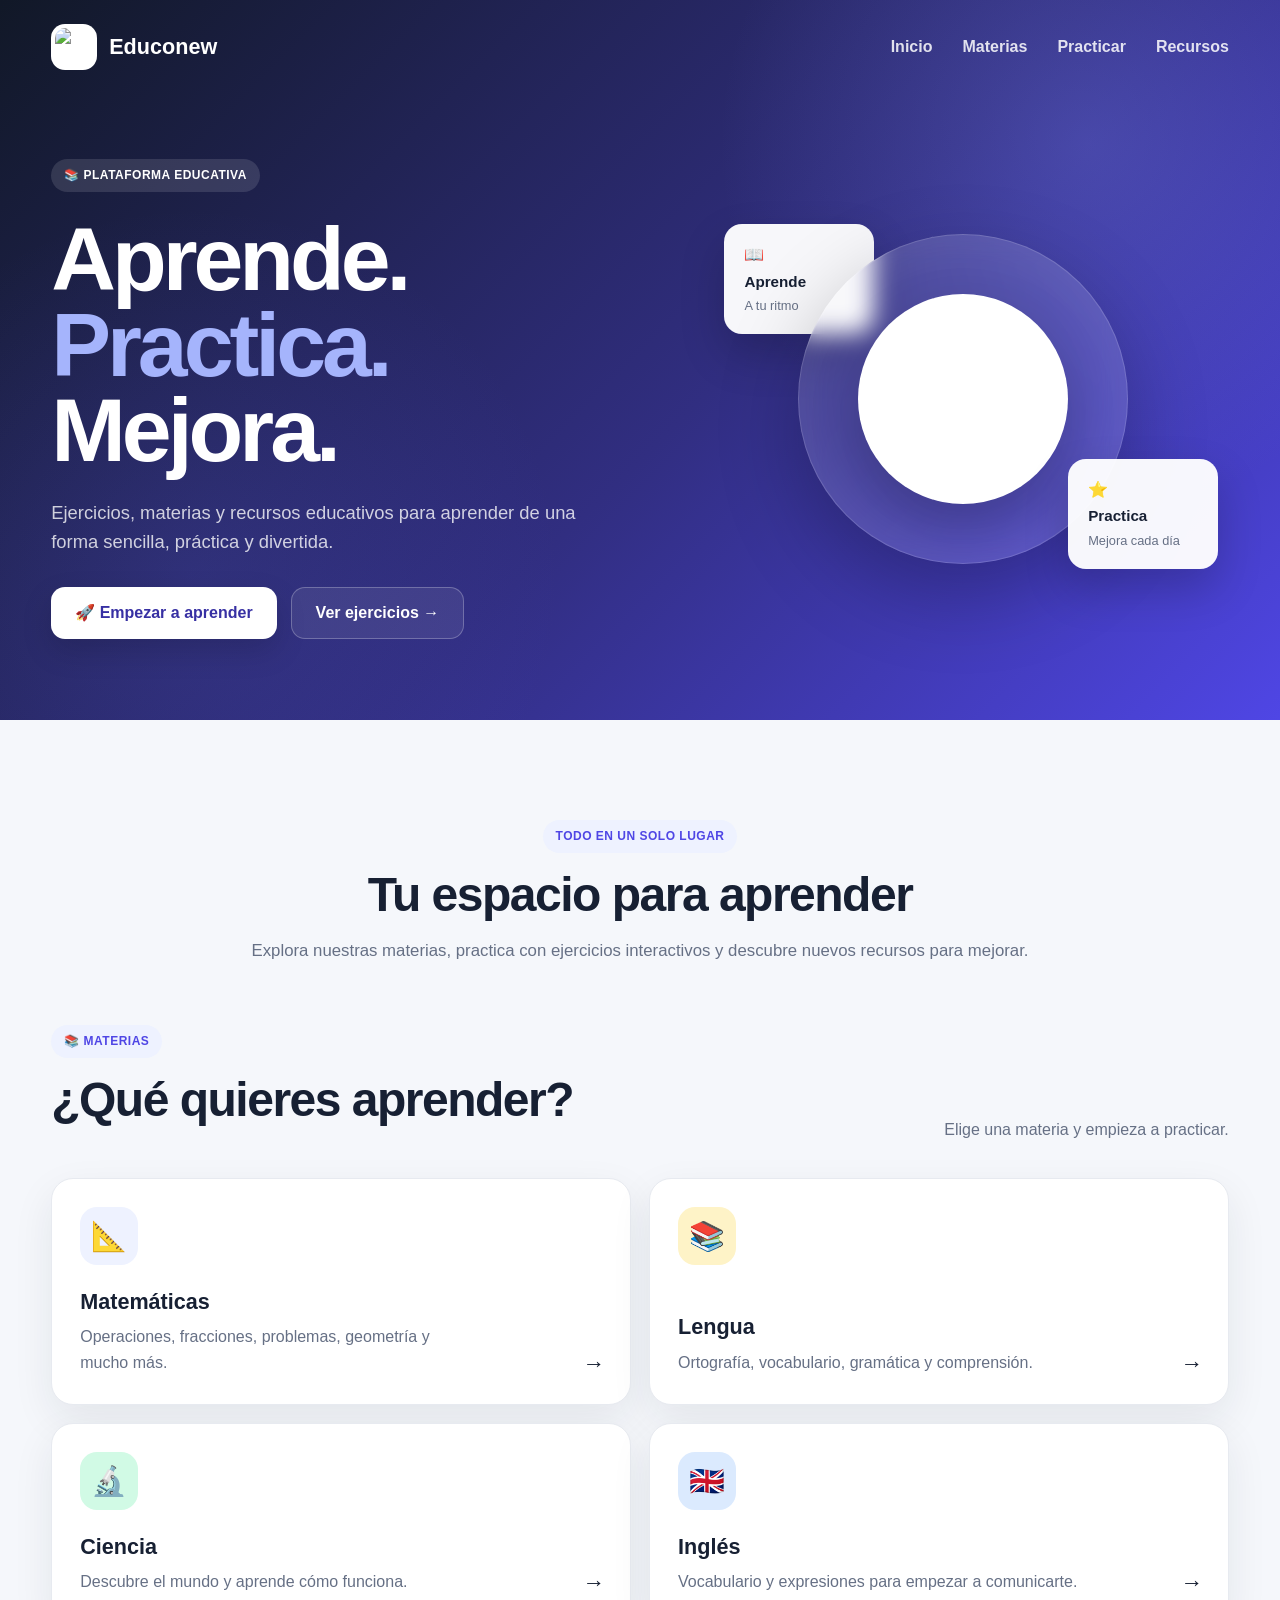
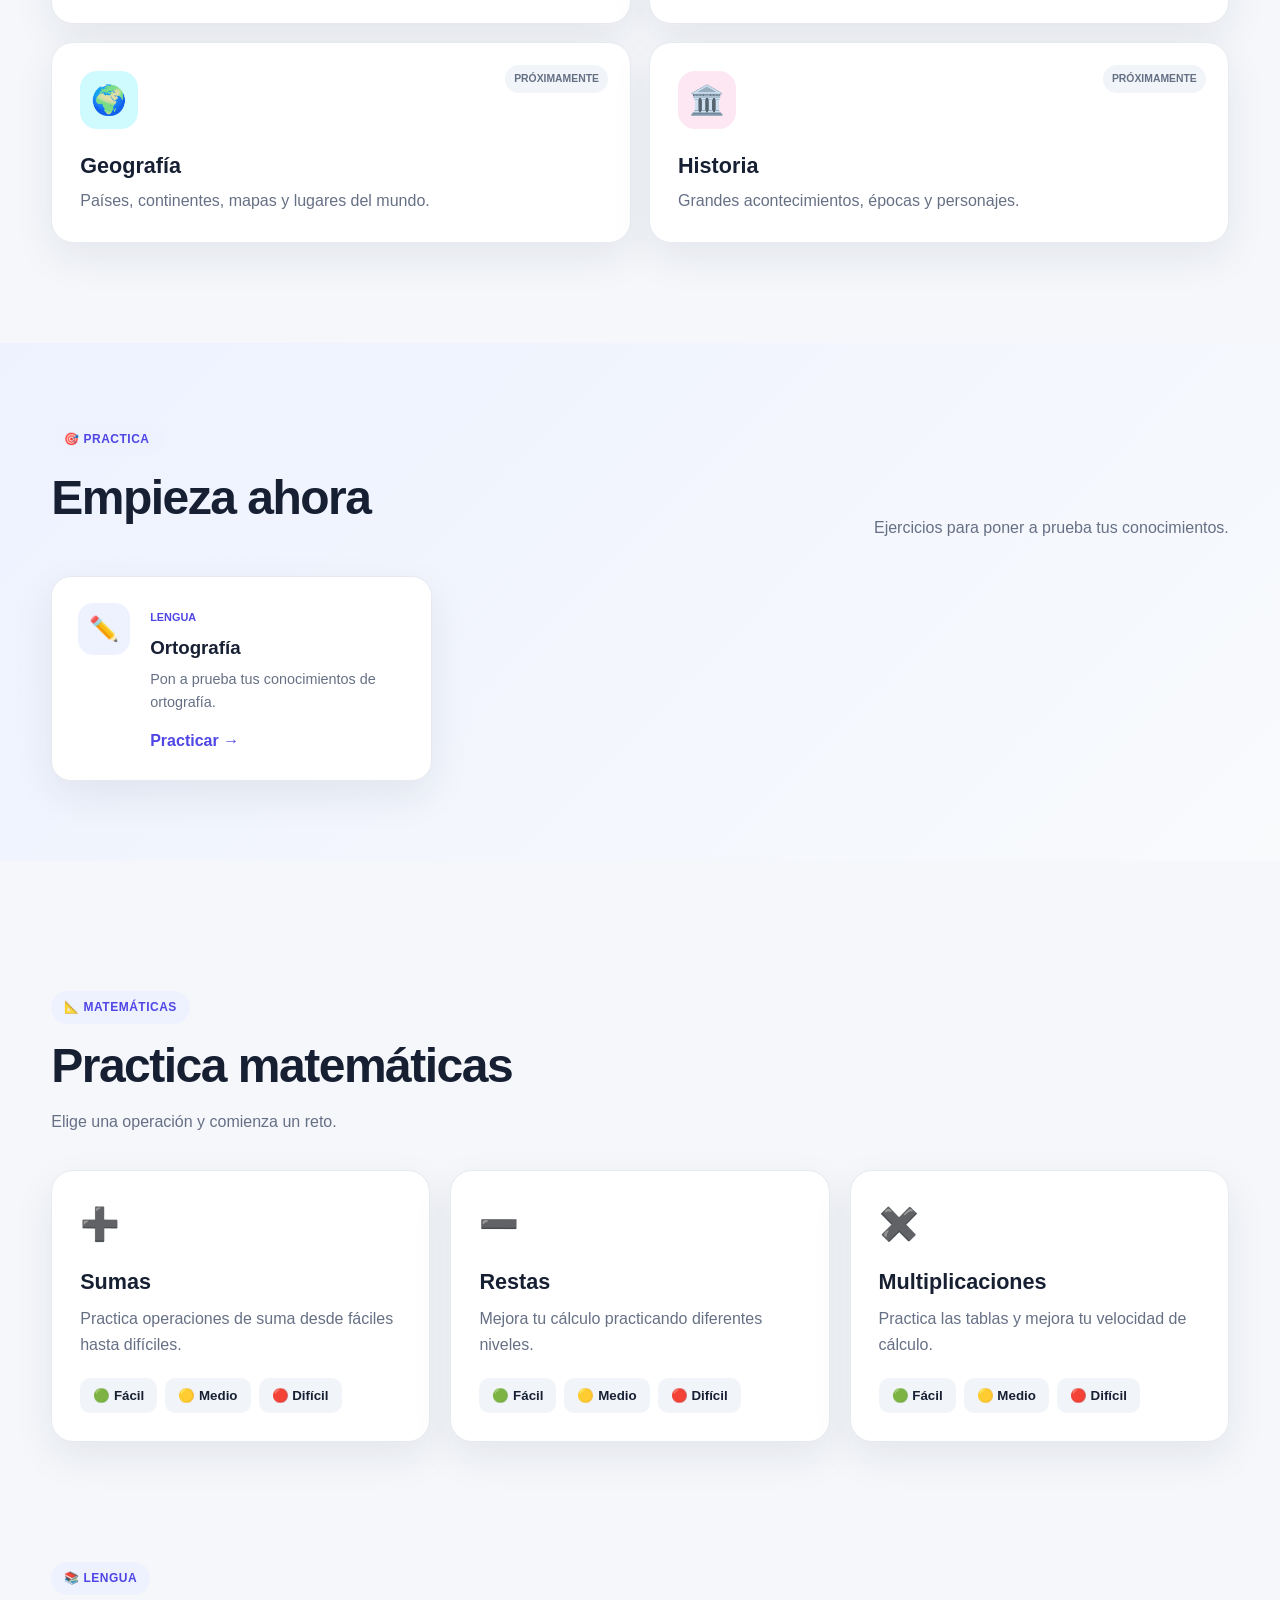
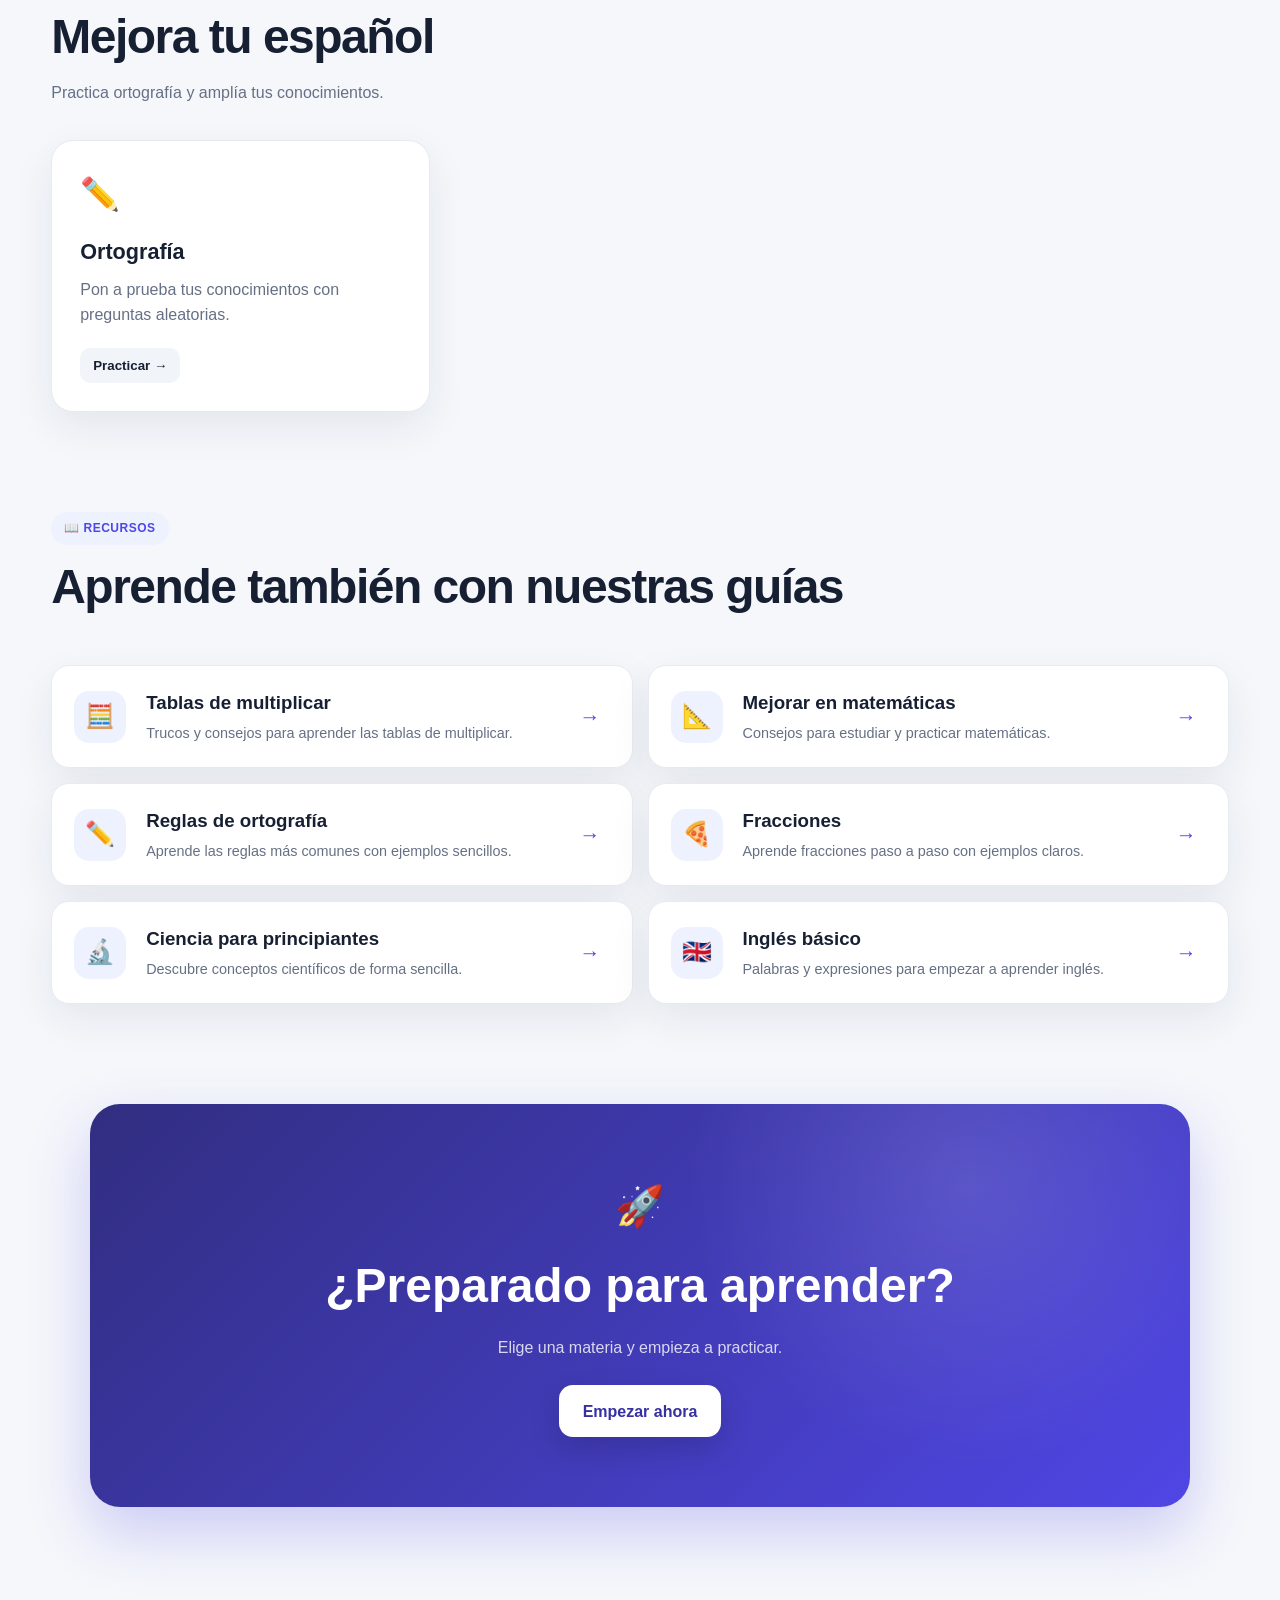
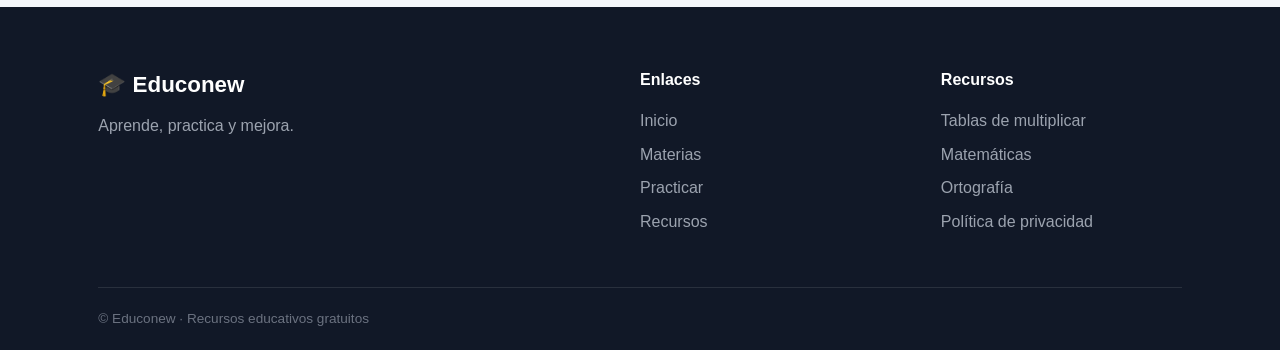
==== index.html @ cae96ff7 "Remove destacado-card articles for sumas and multiplicaciones Removed multiple 'destacado-card' arti" ====
<!DOCTYPE html>

<html lang="es">
<head>
    <meta charset="UTF-8">
    <meta name="viewport" content="width=device-width, initial-scale=1.0">

<title>Educonew | Aprende, practica y mejora</title>

<link rel="icon" type="image/png" href="perfil.png">

<meta name="description" content="Educonew: aprende, practica y mejora con ejercicios educativos gratuitos de matemáticas, lengua, ciencia e inglés.">

<meta name="robots" content="index, follow">

<link rel="canonical" href="https://educonew.github.io/">

<meta property="og:type" content="website">
<meta property="og:title" content="Educonew | Aprende, practica y mejora">
<meta property="og:description" content="Ejercicios y recursos educativos gratuitos para aprender y practicar.">
<meta property="og:url" content="https://educonew.github.io/">
<meta property="og:site_name" content="Educonew">

<meta name="google-site-verification" content="Ed4qsuhqE2dIHOVmobPNIzu9dfwVDeQKHLCoJAOzo2s">

<link rel="stylesheet" href="style.css">

<script type="application/ld+json">
{
    "@context": "https://schema.org",
    "@type": "WebSite",
    "name": "Educonew",
    "url": "https://educonew.github.io/",
    "description": "Recursos educativos gratuitos, ejercicios y materiales para aprender y practicar."
}
</script>

</head>

<body>

<header class="hero-principal">

<nav class="barra-navegacion">
    <div class="logo">
        <img src="perfil.png" alt="Educonew">
        <span>Educonew</span>
    </div>

    <div class="menu">
        <a href="#inicio">Inicio</a>
        <a href="#materias">Materias</a>
        <a href="#destacados">Practicar</a>
        <a href="#recursos">Recursos</a>
    </div>
</nav>

<div class="hero-contenido" id="inicio">

    <div class="hero-texto">

        <span class="etiqueta">📚 PLATAFORMA EDUCATIVA</span>

        <h1>Aprende.<br><span>Practica.</span><br>Mejora.</h1>

        <p>
            Ejercicios, materias y recursos educativos para aprender
            de una forma sencilla, práctica y divertida.
        </p>

        <div class="hero-botones">
            <a href="#materias" class="boton-principal">
                🚀 Empezar a aprender
            </a>

            <a href="#destacados" class="boton-secundario">
                Ver ejercicios →
            </a>
        </div>

    </div>

    <div class="hero-visual">

        <div class="tarjeta-flotante tarjeta-libro">
            📖
            <strong>Aprende</strong>
            <span>A tu ritmo</span>
        </div>

        <div class="circulo-educativo">
            <img src="perfil.png" alt="Educonew">
        </div>

        <div class="tarjeta-flotante tarjeta-estadistica">
            ⭐
            <strong>Practica</strong>
            <span>Mejora cada día</span>
        </div>

    </div>

</div>

</header>

<main>

<section class="presentacion">

<span class="etiqueta">TODO EN UN SOLO LUGAR</span>

<h2>Tu espacio para aprender</h2>

<p>
    Explora nuestras materias, practica con ejercicios
    interactivos y descubre nuevos recursos para mejorar.
</p>

</section>

<section id="materias" class="seccion">

<div class="titulo-seccion">

    <div>
        <span class="etiqueta">📚 MATERIAS</span>
        <h2>¿Qué quieres aprender?</h2>
    </div>

    <p>
        Elige una materia y empieza a practicar.
    </p>

</div>


<div class="materias-grid">


    <a href="matematicas.html" class="materia-card matematicas">

        <div class="materia-icono">📐</div>

        <div>
            <h3>Matemáticas</h3>
            <p>
                Operaciones, fracciones, problemas,
                geometría y mucho más.
            </p>
        </div>

        <span class="flecha">→</span>

    </a>


    <a href="#lengua" class="materia-card lengua">

        <div class="materia-icono">📚</div>

        <div>
            <h3>Lengua</h3>
            <p>
                Ortografía, vocabulario, gramática
                y comprensión.
            </p>
        </div>

        <span class="flecha">→</span>

    </a>


    <a href="ciencia.html" class="materia-card ciencia">

        <div class="materia-icono">🔬</div>

        <div>
            <h3>Ciencia</h3>
            <p>
                Descubre el mundo y aprende
                cómo funciona.
            </p>
        </div>

        <span class="flecha">→</span>

    </a>


    <a href="ingles-basico.html" class="materia-card ingles">

        <div class="materia-icono">🇬🇧</div>

        <div>
            <h3>Inglés</h3>
            <p>
                Vocabulario y expresiones
                para empezar a comunicarte.
            </p>
        </div>

        <span class="flecha">→</span>

    </a>


    <a href="#" class="materia-card geografia">

        <div class="materia-icono">🌍</div>

        <div>
            <h3>Geografía</h3>
            <p>
                Países, continentes, mapas
                y lugares del mundo.
            </p>
        </div>

        <span class="proximamente">PRÓXIMAMENTE</span>

    </a>


    <a href="#" class="materia-card historia">

        <div class="materia-icono">🏛️</div>

        <div>
            <h3>Historia</h3>
            <p>
                Grandes acontecimientos,
                épocas y personajes.
            </p>
        </div>

        <span class="proximamente">PRÓXIMAMENTE</span>

    </a>


</div>

</section>

<section id="destacados" class="seccion seccion-destacados">

<div class="titulo-seccion">

    <div>
        <span class="etiqueta">🎯 PRACTICA</span>
        <h2>Empieza ahora</h2>
    </div>

    <p>
        Ejercicios para poner a prueba tus conocimientos.
    </p>

</div>


<div class="destacados-grid">


     </article>


    <article class="destacado-card">

        <span class="destacado-icono">✏️</span>

        <div>
            <span class="nivel">LENGUA</span>
            <h3>Ortografía</h3>
            <p>
                Pon a prueba tus conocimientos
                de ortografía.
            </p>

            <a href="#lengua">
                Practicar →
            </a>
        </div>

    </article>


</div>

</section>

<section id="matematicas" class="seccion ejercicios-seccion">

<div class="cabecera-ejercicios">

    <div>
        <span class="etiqueta">📐 MATEMÁTICAS</span>
        <h2>Practica matemáticas</h2>
        <p>
            Elige una operación y comienza un reto.
        </p>
    </div>

</div>


<div class="tarjetas">


    <article class="tarjeta ejercicio-card">

        <div class="ejercicio-icono">➕</div>

        <h3>Sumas</h3>

        <p>
            Practica operaciones de suma
            desde fáciles hasta difíciles.
        </p>

        <div class="niveles">

            <button type="button" onclick="empezarSumas('facil')">
                🟢 Fácil
            </button>

            <button type="button" onclick="empezarSumas('medio')">
                🟡 Medio
            </button>

            <button type="button" onclick="empezarSumas('dificil')">
                🔴 Difícil
            </button>

        </div>

        <div id="sumasQuiz" class="oculto">

            <h4 id="preguntaSuma"></h4>

            <div id="respuestasSuma"></div>

            <p id="resultadoSuma"></p>

        </div>

    </article>


    <article class="tarjeta ejercicio-card">

        <div class="ejercicio-icono">➖</div>

        <h3>Restas</h3>

        <p>
            Mejora tu cálculo practicando
            diferentes niveles.
        </p>

        <div class="niveles">

            <button type="button" onclick="empezarRestas('facil')">
                🟢 Fácil
            </button>

            <button type="button" onclick="empezarRestas('medio')">
                🟡 Medio
            </button>

            <button type="button" onclick="empezarRestas('dificil')">
                🔴 Difícil
            </button>

        </div>

        <div id="restasQuiz" class="oculto">

            <h4 id="preguntaResta"></h4>

            <div id="respuestasResta"></div>

            <p id="resultadoResta"></p>

        </div>

    </article>


    <article class="tarjeta ejercicio-card">

        <div class="ejercicio-icono">✖️</div>

        <h3>Multiplicaciones</h3>

        <p>
            Practica las tablas y mejora
            tu velocidad de cálculo.
        </p>

        <div class="niveles">

            <button type="button" onclick="empezarMultiplicaciones('facil')">
                🟢 Fácil
            </button>

            <button type="button" onclick="empezarMultiplicaciones('medio')">
                🟡 Medio
            </button>

            <button type="button" onclick="empezarMultiplicaciones('dificil')">
                🔴 Difícil
            </button>

        </div>

        <div id="multiplicacionesQuiz" class="oculto">

            <h4 id="preguntaMultiplicacion"></h4>

            <div id="respuestasMultiplicacion"></div>

            <p id="resultadoMultiplicacion"></p>

        </div>

    </article>


</div>

</section>

<section id="lengua" class="seccion lengua-seccion">

<div class="cabecera-ejercicios">

    <div>
        <span class="etiqueta">📚 LENGUA</span>
        <h2>Mejora tu español</h2>
        <p>
            Practica ortografía y amplía tus conocimientos.
        </p>
    </div>

</div>


<div class="tarjetas">

    <article class="tarjeta ejercicio-card">

        <div class="ejercicio-icono">✏️</div>

        <h3>Ortografía</h3>

        <p>
            Pon a prueba tus conocimientos
            con preguntas aleatorias.
        </p>

        <button
            type="button"
            onclick="mostrarMensaje('ortografia')">
            Practicar →
        </button>

    </article>

</div>

</section>

<section id="recursos" class="seccion recursos-seccion">

<div class="titulo-seccion">

    <div>
        <span class="etiqueta">📖 RECURSOS</span>
        <h2>Aprende también con nuestras guías</h2>
    </div>

</div>


<div class="recursos-grid">


    <a href="tablas-multiplicar.html" class="recurso-card">

        <span>🧮</span>

        <div>
            <h3>Tablas de multiplicar</h3>
            <p>
                Trucos y consejos para aprender
                las tablas de multiplicar.
            </p>
        </div>

        <strong>→</strong>

    </a>


    <a href="mejorar-matematicas.html" class="recurso-card">

        <span>📐</span>

        <div>
            <h3>Mejorar en matemáticas</h3>
            <p>
                Consejos para estudiar y practicar
                matemáticas.
            </p>
        </div>

        <strong>→</strong>

    </a>


    <a href="reglas-ortografia.html" class="recurso-card">

        <span>✏️</span>

        <div>
            <h3>Reglas de ortografía</h3>
            <p>
                Aprende las reglas más comunes
                con ejemplos sencillos.
            </p>
        </div>

        <strong>→</strong>

    </a>


    <a href="fracciones.html" class="recurso-card">

        <span>🍕</span>

        <div>
            <h3>Fracciones</h3>
            <p>
                Aprende fracciones paso a paso
                con ejemplos claros.
            </p>
        </div>

        <strong>→</strong>

    </a>


    <a href="ciencia.html" class="recurso-card">

        <span>🔬</span>

        <div>
            <h3>Ciencia para principiantes</h3>
            <p>
                Descubre conceptos científicos
                de forma sencilla.
            </p>
        </div>

        <strong>→</strong>

    </a>


    <a href="ingles-basico.html" class="recurso-card">

        <span>🇬🇧</span>

        <div>
            <h3>Inglés básico</h3>
            <p>
                Palabras y expresiones para
                empezar a aprender inglés.
            </p>
        </div>

        <strong>→</strong>

    </a>


</div>

</section>

<section class="llamada-final">

<div>

    <span>🚀</span>

    <h2>¿Preparado para aprender?</h2>

    <p>
        Elige una materia y empieza a practicar.
    </p>

    <a href="#materias" class="boton-principal">
        Empezar ahora
    </a>

</div>

</section>

</main>

<footer>

<div class="footer-contenido">

    <div>

        <h3>🎓 Educonew</h3>

        <p>
            Aprende, practica y mejora.
        </p>

    </div>


    <div>

        <h4>Enlaces</h4>

        <a href="#inicio">Inicio</a>
        <a href="#materias">Materias</a>
        <a href="#destacados">Practicar</a>
        <a href="#recursos">Recursos</a>

    </div>


    <div>

        <h4>Recursos</h4>

        <a href="tablas-multiplicar.html">
            Tablas de multiplicar
        </a>

        <a href="mejorar-matematicas.html">
            Matemáticas
        </a>

        <a href="reglas-ortografia.html">
            Ortografía
        </a>

        <a href="/politica-privacidad.html">
            Política de privacidad
        </a>

    </div>

</div>


<div class="footer-final">

    <p>
        © Educonew · Recursos educativos gratuitos
    </p>

</div>

</footer>

<script src="script.js"></script>

</body>
</html>
---- style.css ----
/* =========================================
   EDUCONEW — DISEÑO PRINCIPAL
   ========================================= */

:root {
    --fondo: #f5f7fb;
    --blanco: #ffffff;
    --texto: #172033;
    --texto-suave: #667085;
    --azul: #4f46e5;
    --azul-oscuro: #3730a3;
    --azul-claro: #eef2ff;
    --verde: #10b981;
    --amarillo: #f59e0b;
    --rojo: #ef4444;
    --borde: #e7eaf0;
    --sombra: 0 15px 40px rgba(31, 41, 55, 0.08);
    --radio: 22px;
}

* {
    box-sizing: border-box;
    margin: 0;
    padding: 0;
}

html {
    scroll-behavior: smooth;
}

body {
    font-family: Arial, Helvetica, sans-serif;
    background: var(--fondo);
    color: var(--texto);
    line-height: 1.6;
}

a {
    text-decoration: none;
    color: inherit;
}

button,
a {
    -webkit-tap-highlight-color: transparent;
}


/* =========================================
   NAVEGACIÓN
   ========================================= */

.hero-principal {
    min-height: 720px;
    background:
        radial-gradient(circle at 85% 20%, rgba(129, 140, 248, 0.25), transparent 30%),
        radial-gradient(circle at 15% 80%, rgba(99, 102, 241, 0.15), transparent 30%),
        linear-gradient(135deg, #111827 0%, #312e81 55%, #4f46e5 100%);
    color: white;
    position: relative;
    overflow: hidden;
}

.barra-navegacion {
    width: min(1180px, 92%);
    margin: auto;
    padding: 24px 0;
    display: flex;
    justify-content: space-between;
    align-items: center;
    position: relative;
    z-index: 5;
}

.logo {
    display: flex;
    align-items: center;
    gap: 12px;
    font-size: 1.35rem;
    font-weight: 800;
}

.logo img {
    width: 46px;
    height: 46px;
    object-fit: cover;
    border-radius: 14px;
    background: white;
    padding: 4px;
}

.menu {
    display: flex;
    gap: 30px;
}

.menu a {
    color: rgba(255, 255, 255, 0.85);
    font-weight: 600;
    transition: 0.25s ease;
}

.menu a:hover {
    color: white;
    transform: translateY(-2px);
}


/* =========================================
   HERO
   ========================================= */

.hero-contenido {
    width: min(1180px, 92%);
    margin: auto;
    min-height: 610px;
    display: grid;
    grid-template-columns: 1.05fr 0.95fr;
    align-items: center;
    gap: 60px;
}

.hero-texto {
    max-width: 650px;
}

.etiqueta {
    display: inline-flex;
    align-items: center;
    gap: 7px;
    color: var(--azul);
    background: var(--azul-claro);
    border-radius: 999px;
    padding: 7px 13px;
    font-size: 0.75rem;
    font-weight: 800;
    letter-spacing: 0.5px;
}

.hero-principal .etiqueta {
    background: rgba(255, 255, 255, 0.12);
    color: white;
}

.hero-texto h1 {
    font-size: clamp(3.5rem, 7vw, 6.4rem);
    line-height: 0.95;
    letter-spacing: -4px;
    margin: 25px 0;
}

.hero-texto h1 span {
    color: #a5b4fc;
}

.hero-texto > p {
    max-width: 560px;
    color: rgba(255, 255, 255, 0.78);
    font-size: 1.15rem;
    margin-bottom: 30px;
}

.hero-botones {
    display: flex;
    gap: 14px;
    flex-wrap: wrap;
}

.boton-principal,
.boton-secundario {
    display: inline-flex;
    align-items: center;
    justify-content: center;
    min-height: 52px;
    padding: 0 24px;
    border-radius: 14px;
    font-weight: 800;
    transition: 0.25s ease;
}

.boton-principal {
    background: white;
    color: var(--azul-oscuro);
    box-shadow: 0 12px 30px rgba(0, 0, 0, 0.15);
}

.boton-principal:hover {
    transform: translateY(-3px);
    box-shadow: 0 18px 35px rgba(0, 0, 0, 0.2);
}

.boton-secundario {
    border: 1px solid rgba(255, 255, 255, 0.25);
    color: white;
    background: rgba(255, 255, 255, 0.08);
}

.boton-secundario:hover {
    background: rgba(255, 255, 255, 0.15);
}


/* =========================================
   HERO VISUAL
   ========================================= */

.hero-visual {
    min-height: 480px;
    position: relative;
    display: flex;
    justify-content: center;
    align-items: center;
}

.circulo-educativo {
    width: 330px;
    height: 330px;
    border-radius: 50%;
    background: rgba(255, 255, 255, 0.1);
    border: 1px solid rgba(255, 255, 255, 0.18);
    backdrop-filter: blur(12px);
    display: flex;
    align-items: center;
    justify-content: center;
    box-shadow:
        0 30px 80px rgba(0, 0, 0, 0.25),
        inset 0 0 60px rgba(255, 255, 255, 0.08);
}

.circulo-educativo img {
    width: 210px;
    height: 210px;
    object-fit: cover;
    border-radius: 50%;
    background: white;
    padding: 12px;
    box-shadow: 0 20px 50px rgba(0, 0, 0, 0.2);
}

.tarjeta-flotante {
    position: absolute;
    background: rgba(255, 255, 255, 0.96);
    color: var(--texto);
    padding: 18px 20px;
    border-radius: 18px;
    box-shadow: 0 20px 45px rgba(0, 0, 0, 0.2);
    display: flex;
    flex-direction: column;
    gap: 2px;
    min-width: 150px;
}

.tarjeta-flotante strong {
    font-size: 0.95rem;
}

.tarjeta-flotante span {
    color: var(--texto-suave);
    font-size: 0.8rem;
}

.tarjeta-libro {
    top: 65px;
    left: 5%;
}

.tarjeta-estadistica {
    right: 2%;
    bottom: 70px;
}


/* =========================================
   PRESENTACIÓN
   ========================================= */

.presentacion {
    width: min(800px, 90%);
    margin: 100px auto 60px;
    text-align: center;
}

.presentacion h2,
.titulo-seccion h2,
.cabecera-ejercicios h2 {
    font-size: clamp(2rem, 4vw, 3rem);
    line-height: 1.1;
    letter-spacing: -1.5px;
    margin: 16px 0;
}

.presentacion p {
    color: var(--texto-suave);
    font-size: 1.05rem;
}


/* =========================================
   SECCIONES
   ========================================= */

.seccion {
    width: min(1180px, 92%);
    margin: 0 auto 100px;
}

.titulo-seccion {
    display: flex;
    justify-content: space-between;
    align-items: end;
    gap: 40px;
    margin-bottom: 35px;
}

.titulo-seccion > p {
    max-width: 360px;
    color: var(--texto-suave);
}


/* =========================================
   MATERIAS
   ========================================= */

.materias-grid {
    display: grid;
    grid-template-columns: repeat(2, 1fr);
    gap: 18px;
}

.materia-card {
    position: relative;
    min-height: 190px;
    padding: 28px;
    border-radius: var(--radio);
    background: var(--blanco);
    border: 1px solid var(--borde);
    box-shadow: var(--sombra);
    display: flex;
    flex-direction: column;
    justify-content: space-between;
    overflow: hidden;
    transition: 0.3s ease;
}

.materia-card:hover {
    transform: translateY(-6px);
    box-shadow: 0 22px 50px rgba(31, 41, 55, 0.13);
}

.materia-icono {
    width: 58px;
    height: 58px;
    border-radius: 17px;
    display: flex;
    align-items: center;
    justify-content: center;
    font-size: 1.8rem;
    margin-bottom: 20px;
}

.materia-card h3 {
    font-size: 1.35rem;
    margin-bottom: 5px;
}

.materia-card p {
    color: var(--texto-suave);
    max-width: 400px;
}

.flecha {
    position: absolute;
    right: 25px;
    bottom: 22px;
    font-size: 1.4rem;
    transition: 0.25s ease;
}

.materia-card:hover .flecha {
    transform: translateX(5px);
}

.matematicas .materia-icono {
    background: #eef2ff;
}

.lengua .materia-icono {
    background: #fef3c7;
}

.ciencia .materia-icono {
    background: #d1fae5;
}

.ingles .materia-icono {
    background: #dbeafe;
}

.geografia .materia-icono {
    background: #cffafe;
}

.historia .materia-icono {
    background: #fce7f3;
}

.proximamente {
    position: absolute;
    right: 22px;
    top: 22px;
    font-size: 0.65rem;
    font-weight: 800;
    color: var(--texto-suave);
    background: #f1f5f9;
    padding: 6px 9px;
    border-radius: 999px;
}


/* =========================================
   DESTACADOS
   ========================================= */

.seccion-destacados {
    background: linear-gradient(135deg, #eef2ff, #f8fafc);
    width: 100%;
    padding: 80px max(4%, calc((100% - 1180px) / 2));
}

.destacados-grid {
    display: grid;
    grid-template-columns: repeat(3, 1fr);
    gap: 18px;
}

.destacado-card {
    background: white;
    border-radius: 20px;
    padding: 26px;
    display: flex;
    gap: 20px;
    border: 1px solid var(--borde);
    box-shadow: var(--sombra);
}

.destacado-icono {
    width: 52px;
    height: 52px;
    flex-shrink: 0;
    display: flex;
    align-items: center;
    justify-content: center;
    background: var(--azul-claro);
    border-radius: 15px;
    font-size: 1.5rem;
}

.nivel {
    font-size: 0.68rem;
    font-weight: 800;
    color: var(--azul);
}

.destacado-card h3 {
    margin: 5px 0;
}

.destacado-card p {
    color: var(--texto-suave);
    font-size: 0.9rem;
    margin-bottom: 14px;
}

.destacado-card a {
    color: var(--azul);
    font-weight: 800;
}


/* =========================================
   EJERCICIOS
   ========================================= */

.ejercicios-seccion {
    padding-top: 30px;
}

.cabecera-ejercicios {
    margin-bottom: 35px;
}

.cabecera-ejercicios p {
    color: var(--texto-suave);
}

.tarjetas {
    display: grid;
    grid-template-columns: repeat(3, 1fr);
    gap: 20px;
}

.tarjeta {
    background: white;
    border: 1px solid var(--borde);
    border-radius: var(--radio);
    padding: 28px;
    box-shadow: var(--sombra);
}

.ejercicio-card {
    transition: 0.3s ease;
}

.ejercicio-card:hover {
    transform: translateY(-5px);
}

.ejercicio-icono {
    font-size: 2rem;
    margin-bottom: 15px;
}

.ejercicio-card h3 {
    font-size: 1.35rem;
    margin-bottom: 7px;
}

.ejercicio-card > p {
    color: var(--texto-suave);
    margin-bottom: 20px;
}

.niveles {
    display: flex;
    flex-wrap: wrap;
    gap: 8px;
}

.niveles button,
.ejercicio-card > button {
    border: 0;
    background: #f1f5f9;
    color: var(--texto);
    border-radius: 10px;
    padding: 10px 13px;
    font-weight: 700;
    cursor: pointer;
    transition: 0.2s ease;
}

.niveles button:hover,
.ejercicio-card > button:hover {
    background: var(--azul);
    color: white;
    transform: translateY(-2px);
}

.oculto {
    display: none;
}

.ejercicio-card h4 {
    font-size: 1.25rem;
    margin: 25px 0 15px;
}

#respuestasSuma,
#respuestasResta,
#respuestasMultiplicacion {
    display: grid;
    grid-template-columns: repeat(2, 1fr);
    gap: 9px;
}

.respuesta {
    border: 1px solid var(--borde);
    background: #f8fafc;
    border-radius: 11px;
    padding: 11px;
    font-weight: 700;
    cursor: pointer;
    transition: 0.2s ease;
}

.respuesta:hover:not(:disabled) {
    background: var(--azul);
    color: white;
}

.respuesta:disabled {
    cursor: default;
    opacity: 0.8;
}

#resultadoSuma,
#resultadoResta,
#resultadoMultiplicacion {
    font-weight: 800;
    margin-top: 12px;
}


/* =========================================
   LENGUA
   ========================================= */

.lengua-seccion {
    padding-top: 20px;
}

.lengua-seccion .tarjetas {
    grid-template-columns: repeat(3, 1fr);
}


/* =========================================
   RECURSOS
   ========================================= */

.recursos-grid {
    display: grid;
    grid-template-columns: repeat(2, 1fr);
    gap: 15px;
}

.recurso-card {
    display: grid;
    grid-template-columns: 55px 1fr 30px;
    gap: 17px;
    align-items: center;
    background: white;
    border: 1px solid var(--borde);
    padding: 22px;
    border-radius: 18px;
    box-shadow: var(--sombra);
    transition: 0.25s ease;
}

.recurso-card:hover {
    transform: translateY(-4px);
}

.recurso-card > span {
    width: 52px;
    height: 52px;
    display: flex;
    justify-content: center;
    align-items: center;
    background: var(--azul-claro);
    border-radius: 15px;
    font-size: 1.5rem;
}

.recurso-card h3 {
    margin-bottom: 4px;
}

.recurso-card p {
    color: var(--texto-suave);
    font-size: 0.9rem;
}

.recurso-card strong {
    color: var(--azul);
    font-size: 1.3rem;
}


/* =========================================
   LLAMADA FINAL
   ========================================= */

.llamada-final {
    width: min(1100px, 90%);
    margin: 0 auto 100px;
    border-radius: 30px;
    padding: 70px 40px;
    text-align: center;
    color: white;
    background:
        radial-gradient(circle at 80% 20%, rgba(255,255,255,.12), transparent 30%),
        linear-gradient(135deg, #312e81, #4f46e5);
    box-shadow: 0 25px 60px rgba(79, 70, 229, 0.25);
}

.llamada-final > div > span {
    font-size: 2.5rem;
}

.llamada-final h2 {
    font-size: clamp(2rem, 4vw, 3rem);
    margin: 10px 0;
}

.llamada-final p {
    color: rgba(255,255,255,.8);
    margin-bottom: 25px;
}

.llamada-final .boton-principal {
    display: inline-flex;
}


/* =========================================
   FOOTER
   ========================================= */

footer {
    background: #111827;
    color: white;
    padding: 60px 4% 20px;
}

.footer-contenido {
    width: min(1180px, 92%);
    margin: auto;
    display: grid;
    grid-template-columns: 2fr 1fr 1fr;
    gap: 60px;
}

.footer-contenido h3 {
    font-size: 1.4rem;
    margin-bottom: 10px;
}

.footer-contenido h4 {
    margin-bottom: 15px;
}

.footer-contenido p {
    color: #9ca3af;
}

.footer-contenido a {
    display: block;
    color: #9ca3af;
    margin-bottom: 8px;
    transition: 0.2s ease;
}

.footer-contenido a:hover {
    color: white;
    transform: translateX(3px);
}

.footer-final {
    width: min(1180px, 92%);
    margin: 45px auto 0;
    padding-top: 20px;
    border-top: 1px solid rgba(255,255,255,.1);
    color: #6b7280;
    font-size: 0.85rem;
}


/* =========================================
   RESPONSIVE — TABLET
   ========================================= */

@media (max-width: 900px) {

    .hero-contenido {
        grid-template-columns: 1fr;
        text-align: center;
        padding: 70px 0;
    }

    .hero-texto {
        margin: auto;
    }

    .hero-texto > p {
        margin-left: auto;
        margin-right: auto;
    }

    .hero-botones {
        justify-content: center;
    }

    .hero-visual {
        min-height: 360px;
    }

    .circulo-educativo {
        width: 250px;
        height: 250px;
    }

    .circulo-educativo img {
        width: 160px;
        height: 160px;
    }

    .materias-grid,
    .destacados-grid,
    .tarjetas {
        grid-template-columns: repeat(2, 1fr);
    }

    .titulo-seccion {
        display: block;
    }

    .titulo-seccion > p {
        margin-top: 15px;
    }

    .recursos-grid {
        grid-template-columns: 1fr;
    }

    .footer-contenido {
        grid-template-columns: 1fr 1fr;
    }
}


/* =========================================
   RESPONSIVE — MÓVIL
   ========================================= */

@media (max-width: 650px) {

    .hero-principal {
        min-height: auto;
    }

    .barra-navegacion {
        padding: 17px 0;
    }

    .menu {
        display: none;
    }

    .hero-contenido {
        padding: 55px 0 80px;
        min-height: auto;
    }

    .hero-texto h1 {
        font-size: 3.8rem;
        letter-spacing: -3px;
    }

    .hero-texto > p {
        font-size: 1rem;
    }

    .hero-visual {
        min-height: 300px;
    }

    .circulo-educativo {
        width: 220px;
        height: 220px;
    }

    .circulo-educativo img {
        width: 140px;
        height: 140px;
    }

    .tarjeta-flotante {
        min-width: 125px;
        padding: 13px;
    }

    .tarjeta-libro {
        left: 0;
        top: 25px;
    }

    .tarjeta-estadistica {
        right: 0;
        bottom: 20px;
    }

    .presentacion {
        margin-top: 70px;
    }

    .materias-grid,
    .destacados-grid,
    .tarjetas,
    .lengua-seccion .tarjetas {
        grid-template-columns: 1fr;
    }

    .seccion {
        margin-bottom: 70px;
    }

    .seccion-destacados {
        padding: 60px 5%;
    }

    .recurso-card {
        grid-template-columns: 48px 1fr 20px;
        padding: 17px;
    }

    .recurso-card > span {
        width: 45px;
        height: 45px;
    }

    .llamada-final {
        padding: 55px 25px;
        margin-bottom: 70px;
    }

    .footer-contenido {
        grid-template-columns: 1fr;
        gap: 35px;
    }
}
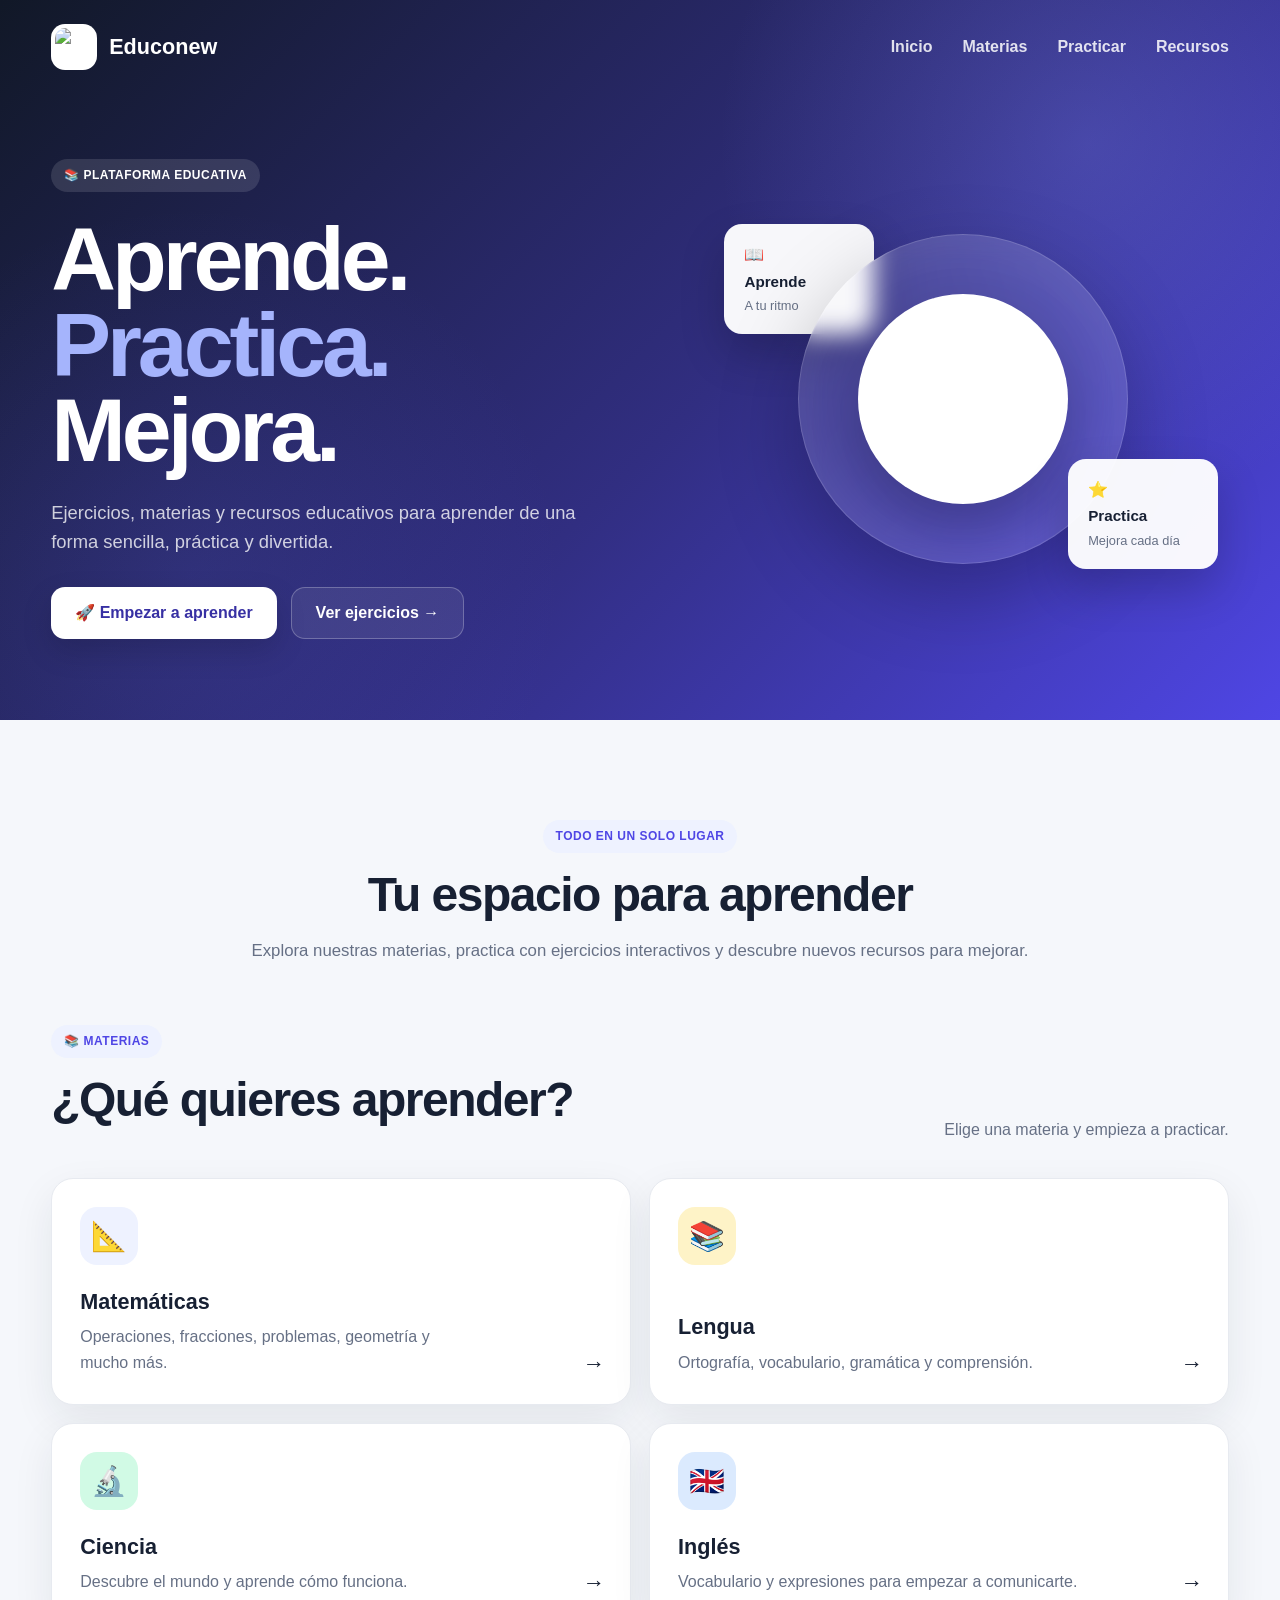
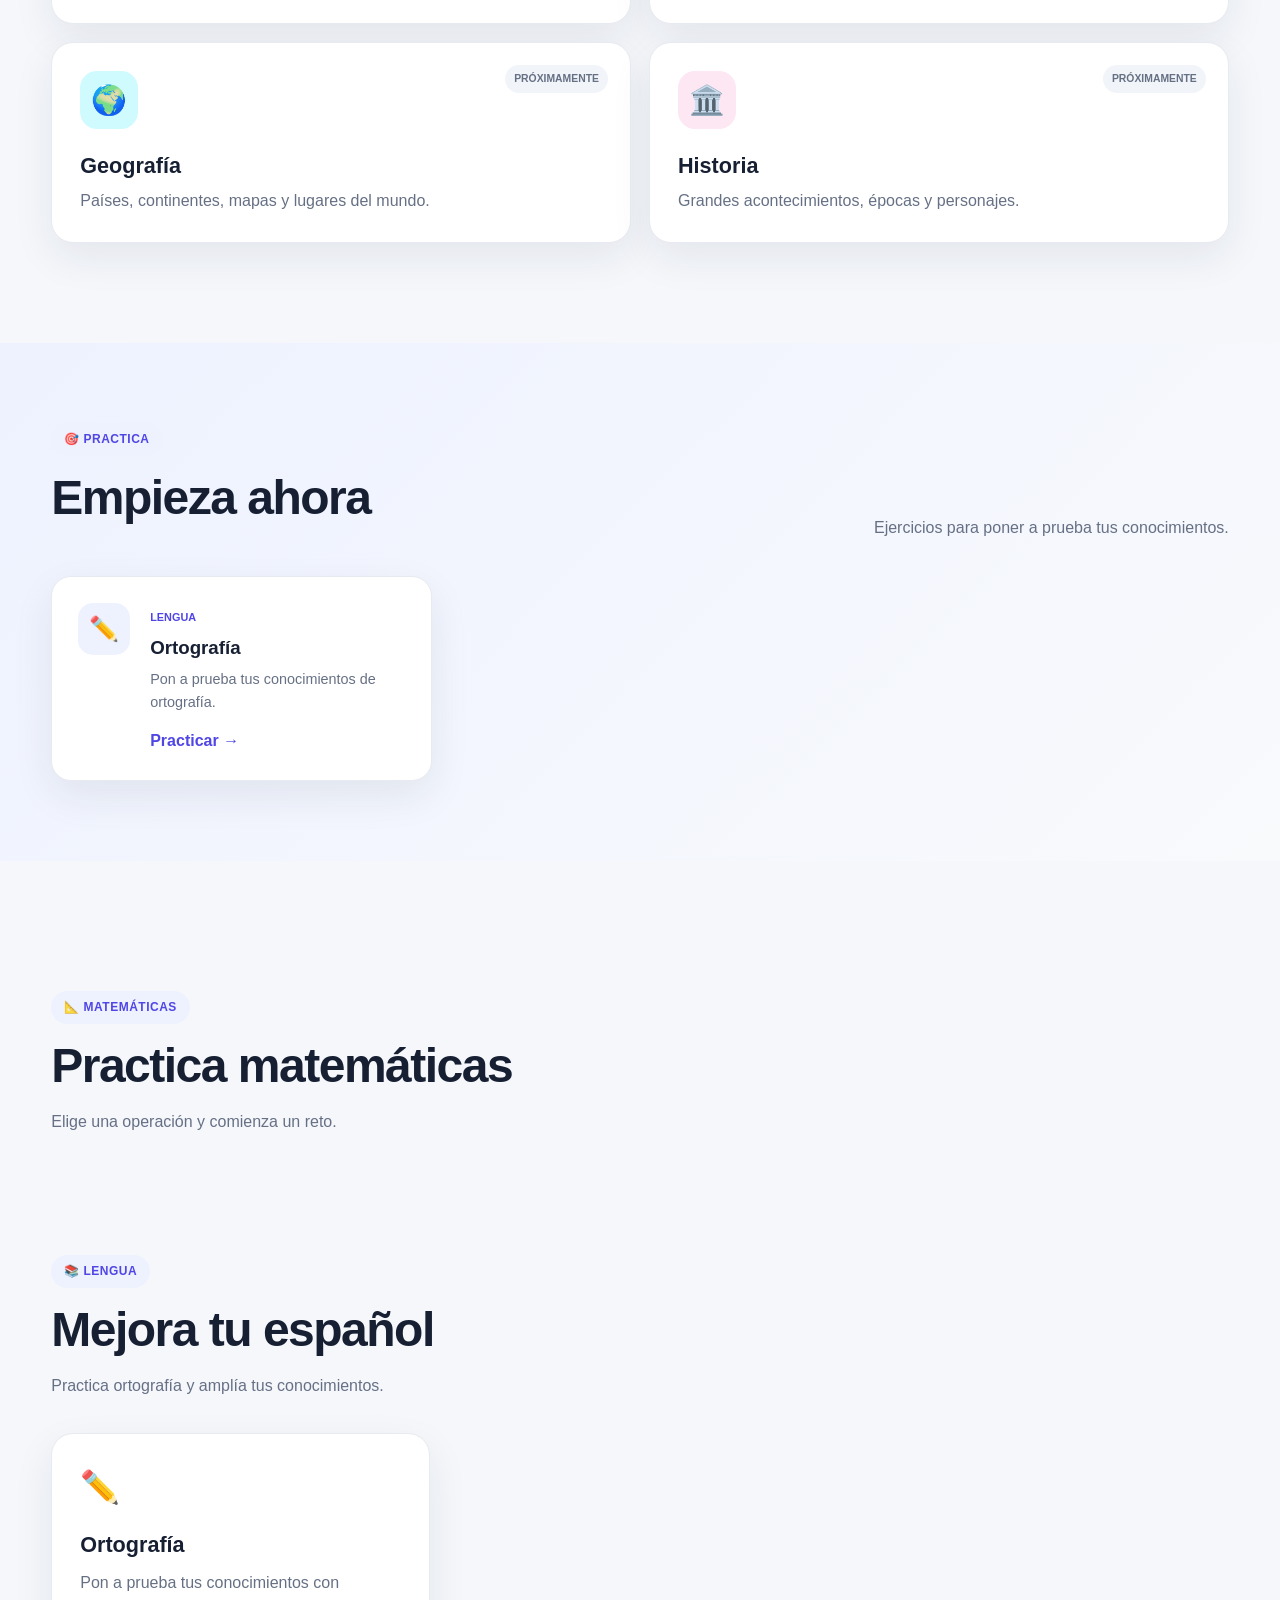
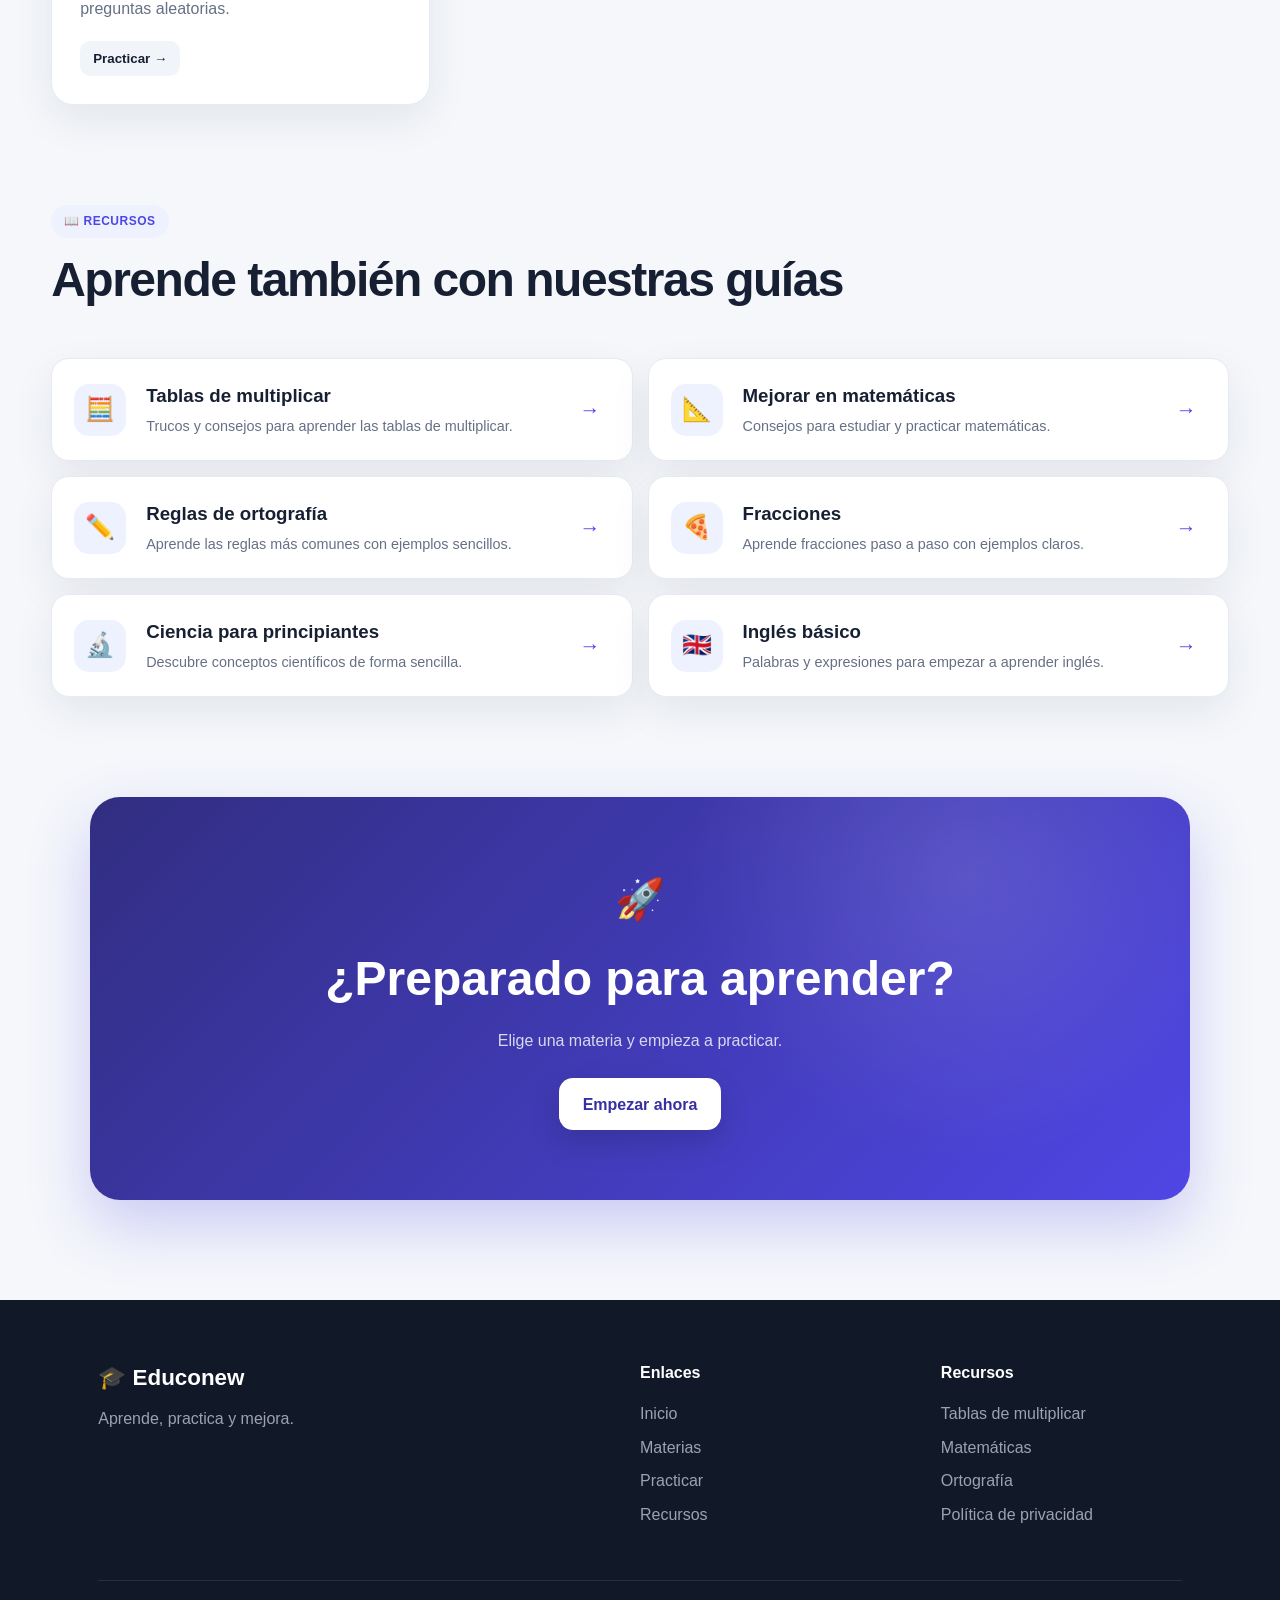
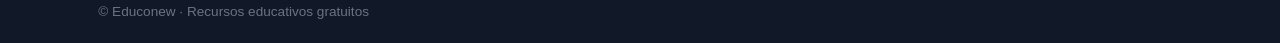
==== commit 9d528922: "Remove exercise cards for math operations Removed multiple exercise cards for addition, subtraction," ====
--- a/index.html
+++ b/index.html
@@ -263,8 +263,6 @@
 <div class="destacados-grid">
 
 
-     </article>
-
 
     <article class="destacado-card">
 
@@ -305,131 +303,6 @@
 </div>
 
 
-<div class="tarjetas">
-
-
-    <article class="tarjeta ejercicio-card">
-
-        <div class="ejercicio-icono">➕</div>
-
-        <h3>Sumas</h3>
-
-        <p>
-            Practica operaciones de suma
-            desde fáciles hasta difíciles.
-        </p>
-
-        <div class="niveles">
-
-            <button type="button" onclick="empezarSumas('facil')">
-                🟢 Fácil
-            </button>
-
-            <button type="button" onclick="empezarSumas('medio')">
-                🟡 Medio
-            </button>
-
-            <button type="button" onclick="empezarSumas('dificil')">
-                🔴 Difícil
-            </button>
-
-        </div>
-
-        <div id="sumasQuiz" class="oculto">
-
-            <h4 id="preguntaSuma"></h4>
-
-            <div id="respuestasSuma"></div>
-
-            <p id="resultadoSuma"></p>
-
-        </div>
-
-    </article>
-
-
-    <article class="tarjeta ejercicio-card">
-
-        <div class="ejercicio-icono">➖</div>
-
-        <h3>Restas</h3>
-
-        <p>
-            Mejora tu cálculo practicando
-            diferentes niveles.
-        </p>
-
-        <div class="niveles">
-
-            <button type="button" onclick="empezarRestas('facil')">
-                🟢 Fácil
-            </button>
-
-            <button type="button" onclick="empezarRestas('medio')">
-                🟡 Medio
-            </button>
-
-            <button type="button" onclick="empezarRestas('dificil')">
-                🔴 Difícil
-            </button>
-
-        </div>
-
-        <div id="restasQuiz" class="oculto">
-
-            <h4 id="preguntaResta"></h4>
-
-            <div id="respuestasResta"></div>
-
-            <p id="resultadoResta"></p>
-
-        </div>
-
-    </article>
-
-
-    <article class="tarjeta ejercicio-card">
-
-        <div class="ejercicio-icono">✖️</div>
-
-        <h3>Multiplicaciones</h3>
-
-        <p>
-            Practica las tablas y mejora
-            tu velocidad de cálculo.
-        </p>
-
-        <div class="niveles">
-
-            <button type="button" onclick="empezarMultiplicaciones('facil')">
-                🟢 Fácil
-            </button>
-
-            <button type="button" onclick="empezarMultiplicaciones('medio')">
-                🟡 Medio
-            </button>
-
-            <button type="button" onclick="empezarMultiplicaciones('dificil')">
-                🔴 Difícil
-            </button>
-
-        </div>
-
-        <div id="multiplicacionesQuiz" class="oculto">
-
-            <h4 id="preguntaMultiplicacion"></h4>
-
-            <div id="respuestasMultiplicacion"></div>
-
-            <p id="resultadoMultiplicacion"></p>
-
-        </div>
-
-    </article>
-
-
-</div>
-
 </section>
 
 <section id="lengua" class="seccion lengua-seccion">
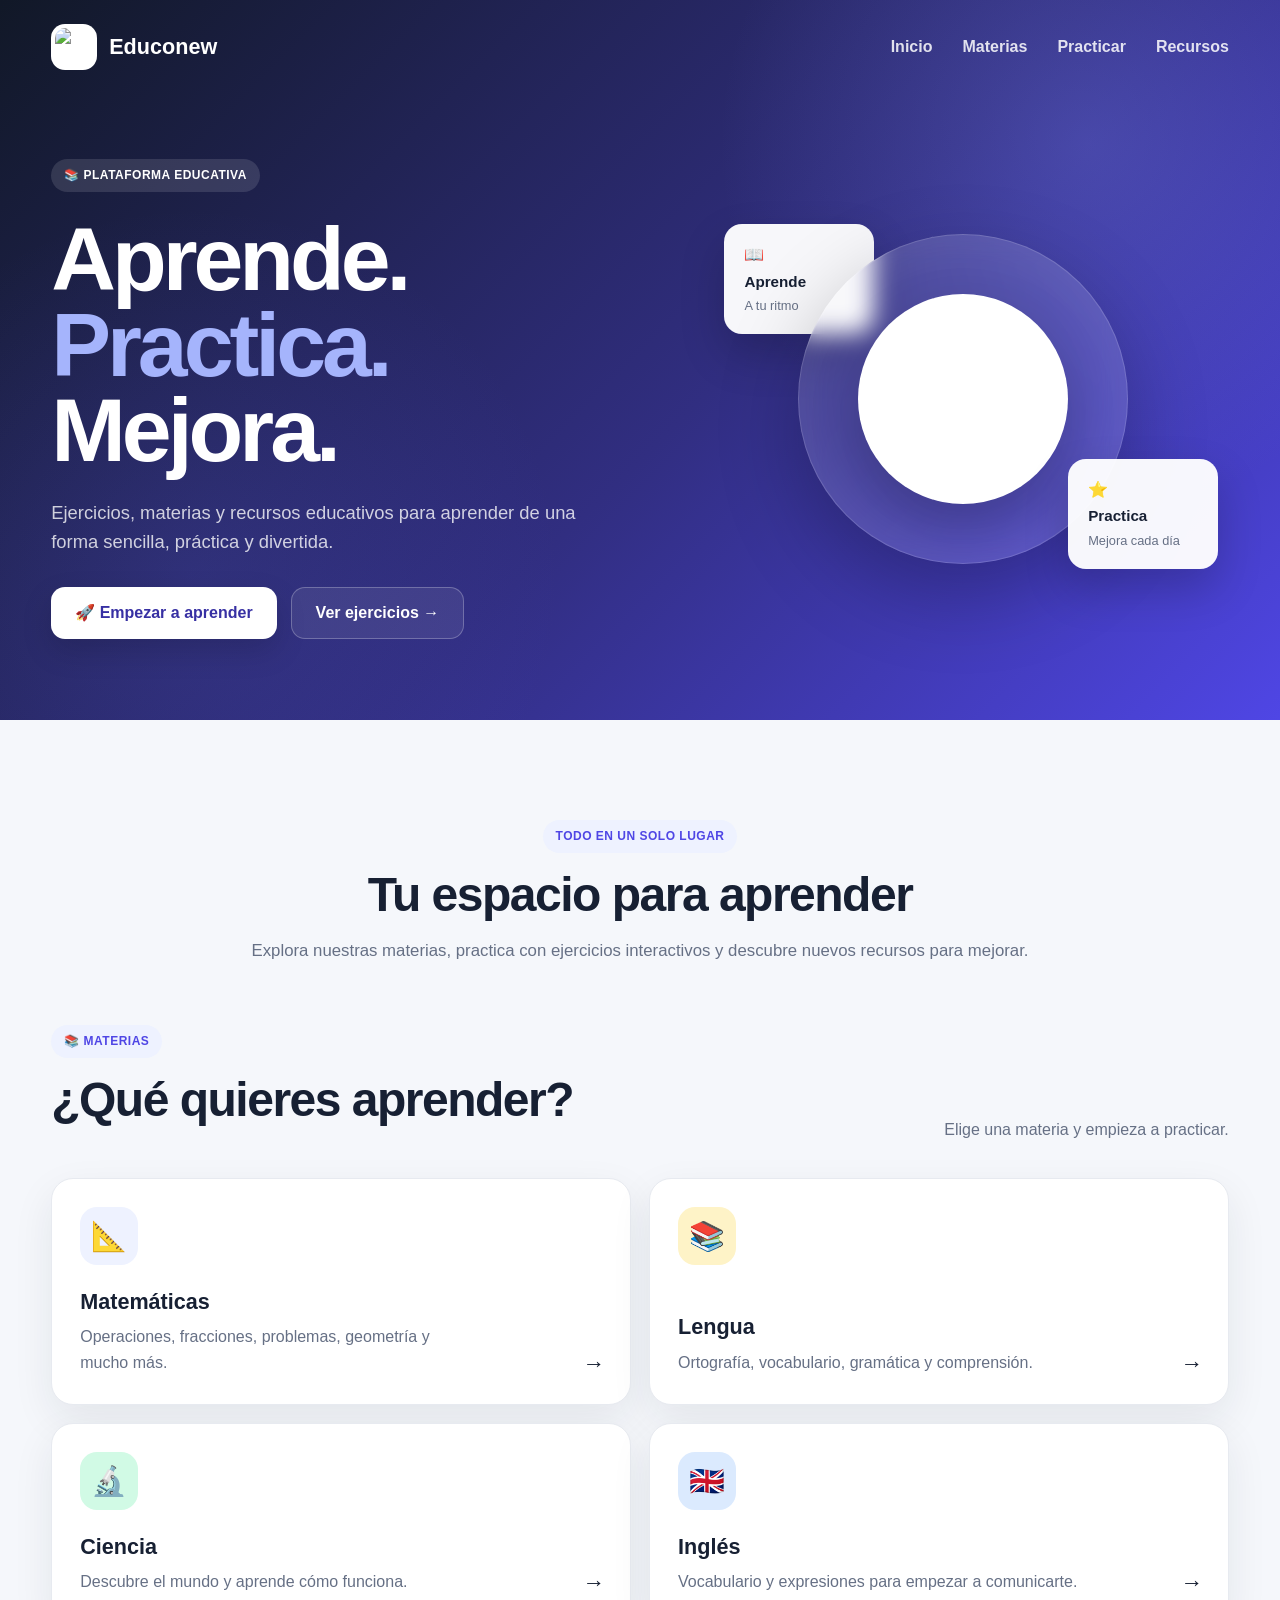
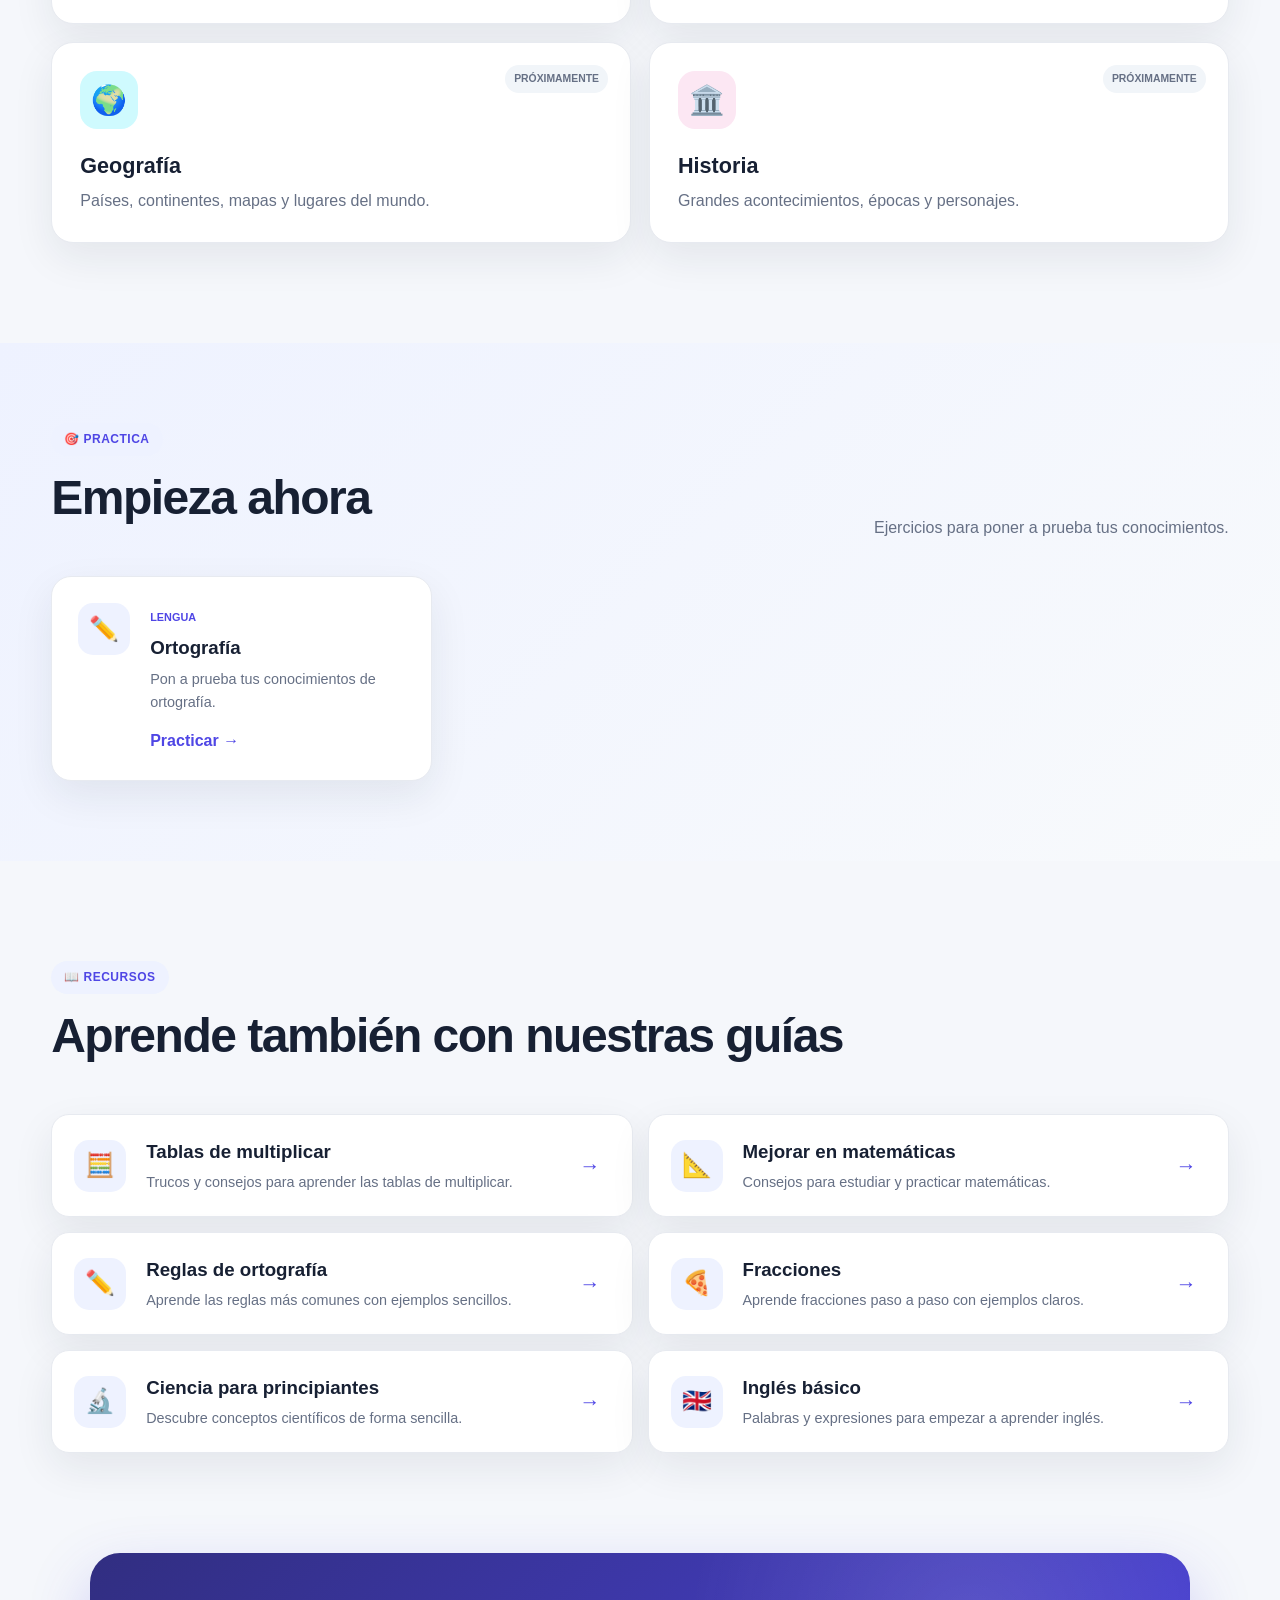
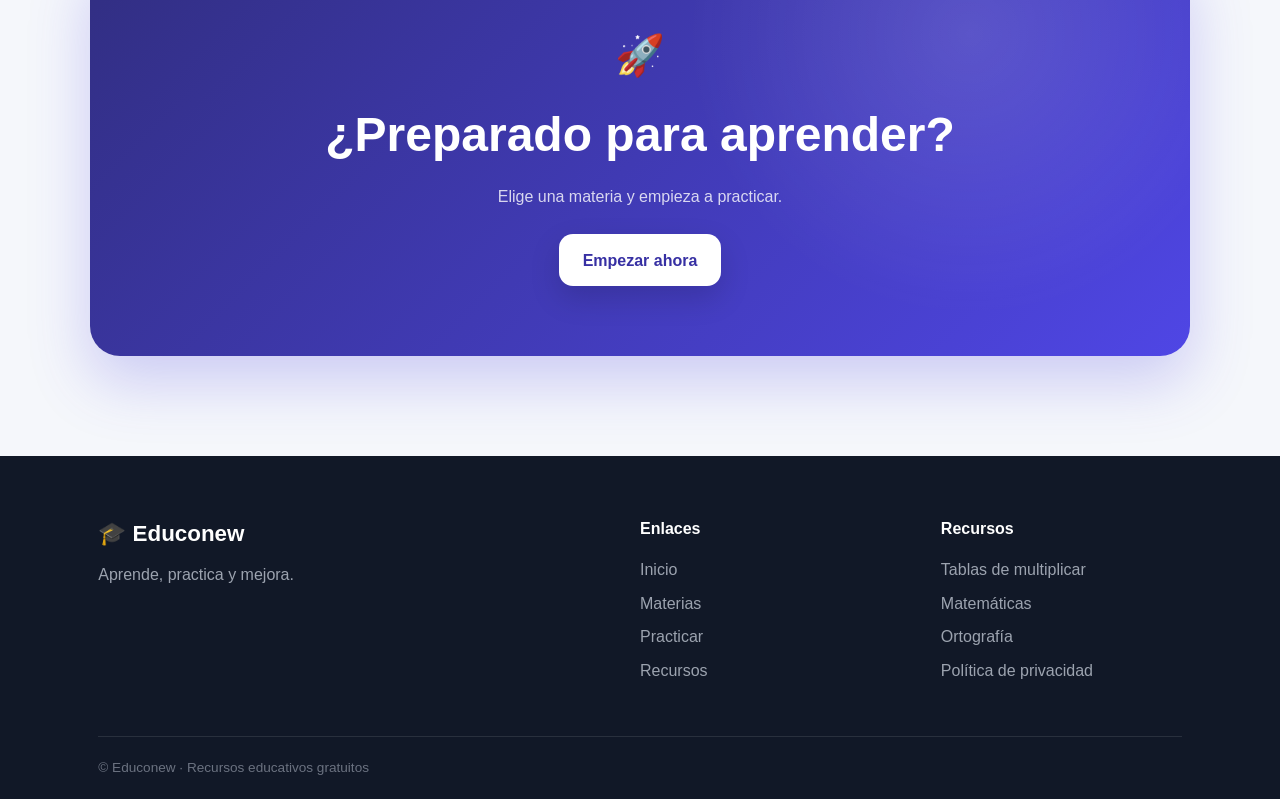
==== commit 499c49c0: "Update index.html" ====
--- a/index.html
+++ b/index.html
@@ -288,62 +288,8 @@
 
 </section>
 
-<section id="matematicas" class="seccion ejercicios-seccion">
-
-<div class="cabecera-ejercicios">
-
-    <div>
-        <span class="etiqueta">📐 MATEMÁTICAS</span>
-        <h2>Practica matemáticas</h2>
-        <p>
-            Elige una operación y comienza un reto.
-        </p>
-    </div>
-
-</div>
-
-
-</section>
-
-<section id="lengua" class="seccion lengua-seccion">
-
-<div class="cabecera-ejercicios">
-
-    <div>
-        <span class="etiqueta">📚 LENGUA</span>
-        <h2>Mejora tu español</h2>
-        <p>
-            Practica ortografía y amplía tus conocimientos.
-        </p>
-    </div>
-
-</div>
-
-
-<div class="tarjetas">
-
-    <article class="tarjeta ejercicio-card">
-
-        <div class="ejercicio-icono">✏️</div>
-
-        <h3>Ortografía</h3>
-
-        <p>
-            Pon a prueba tus conocimientos
-            con preguntas aleatorias.
-        </p>
-
-        <button
-            type="button"
-            onclick="mostrarMensaje('ortografia')">
-            Practicar →
-        </button>
-
-    </article>
-
-</div>
-
-</section>
+
+
 
 <section id="recursos" class="seccion recursos-seccion">
 
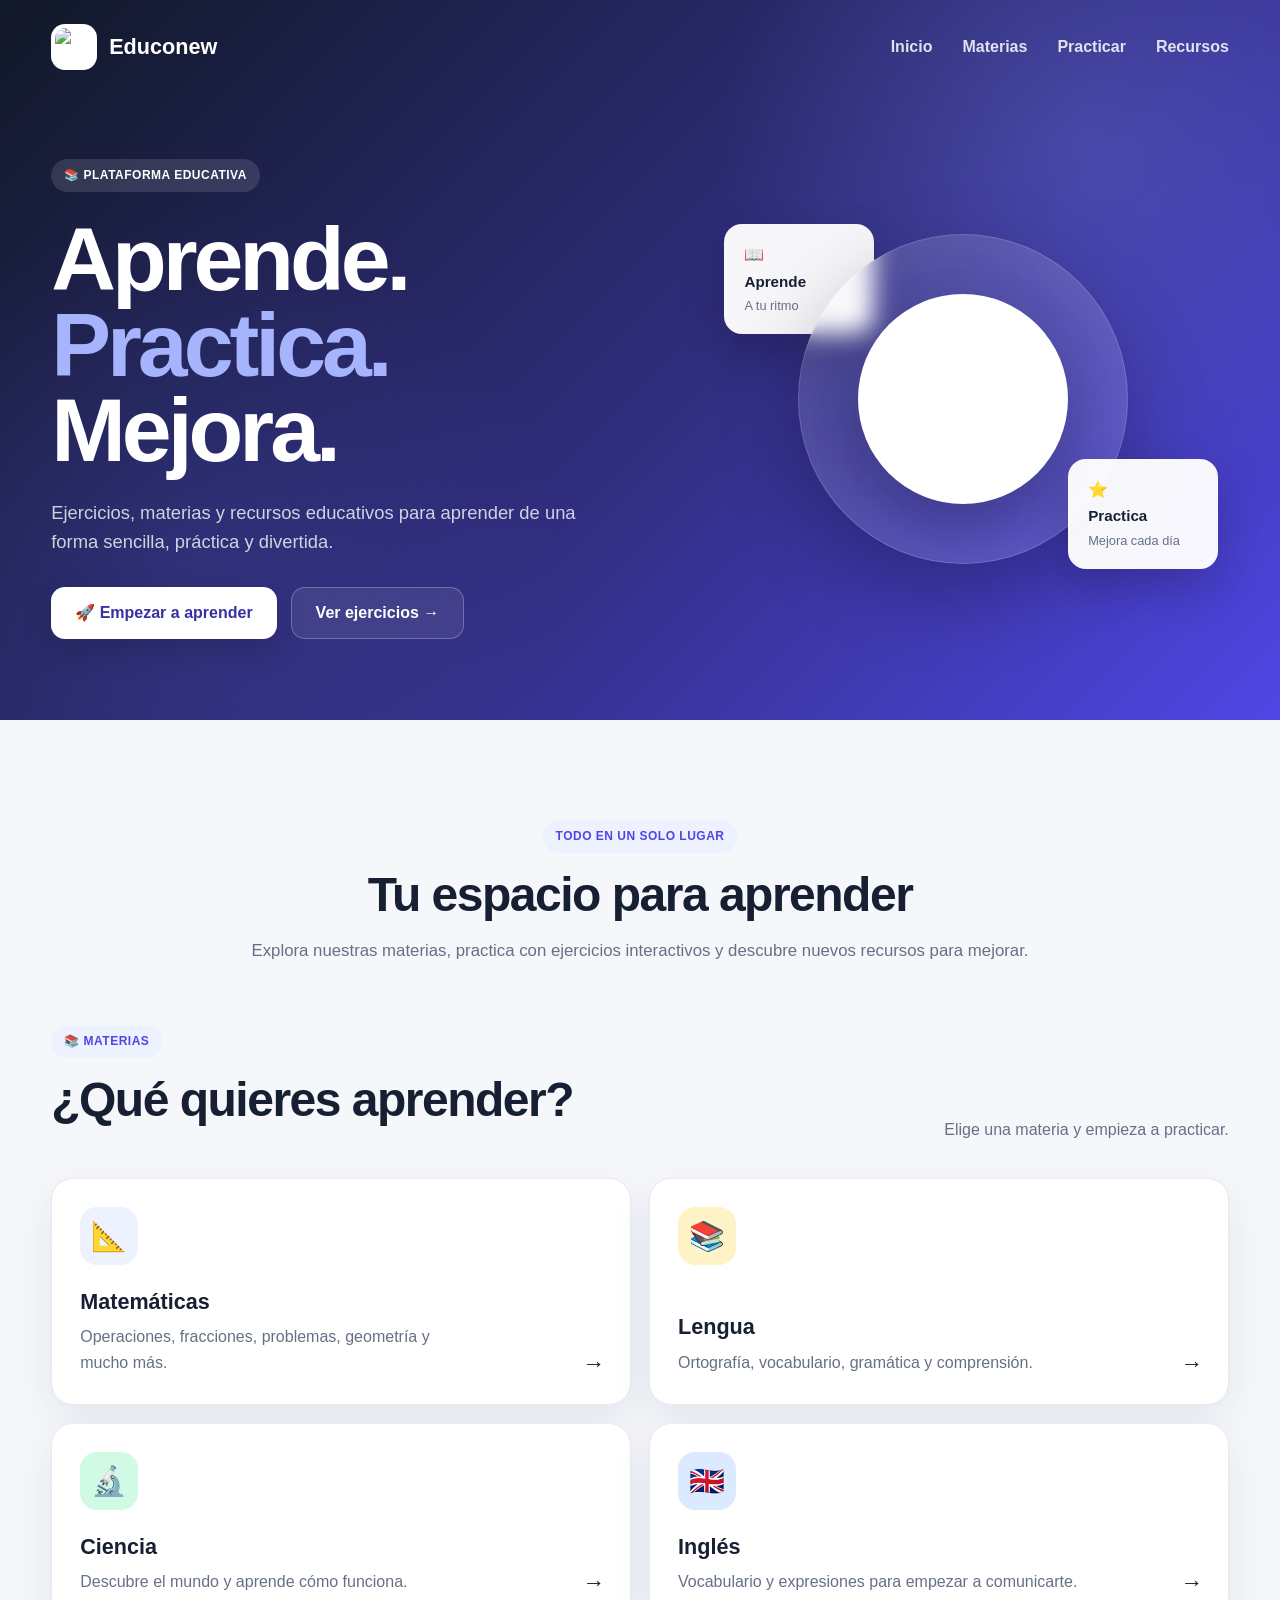
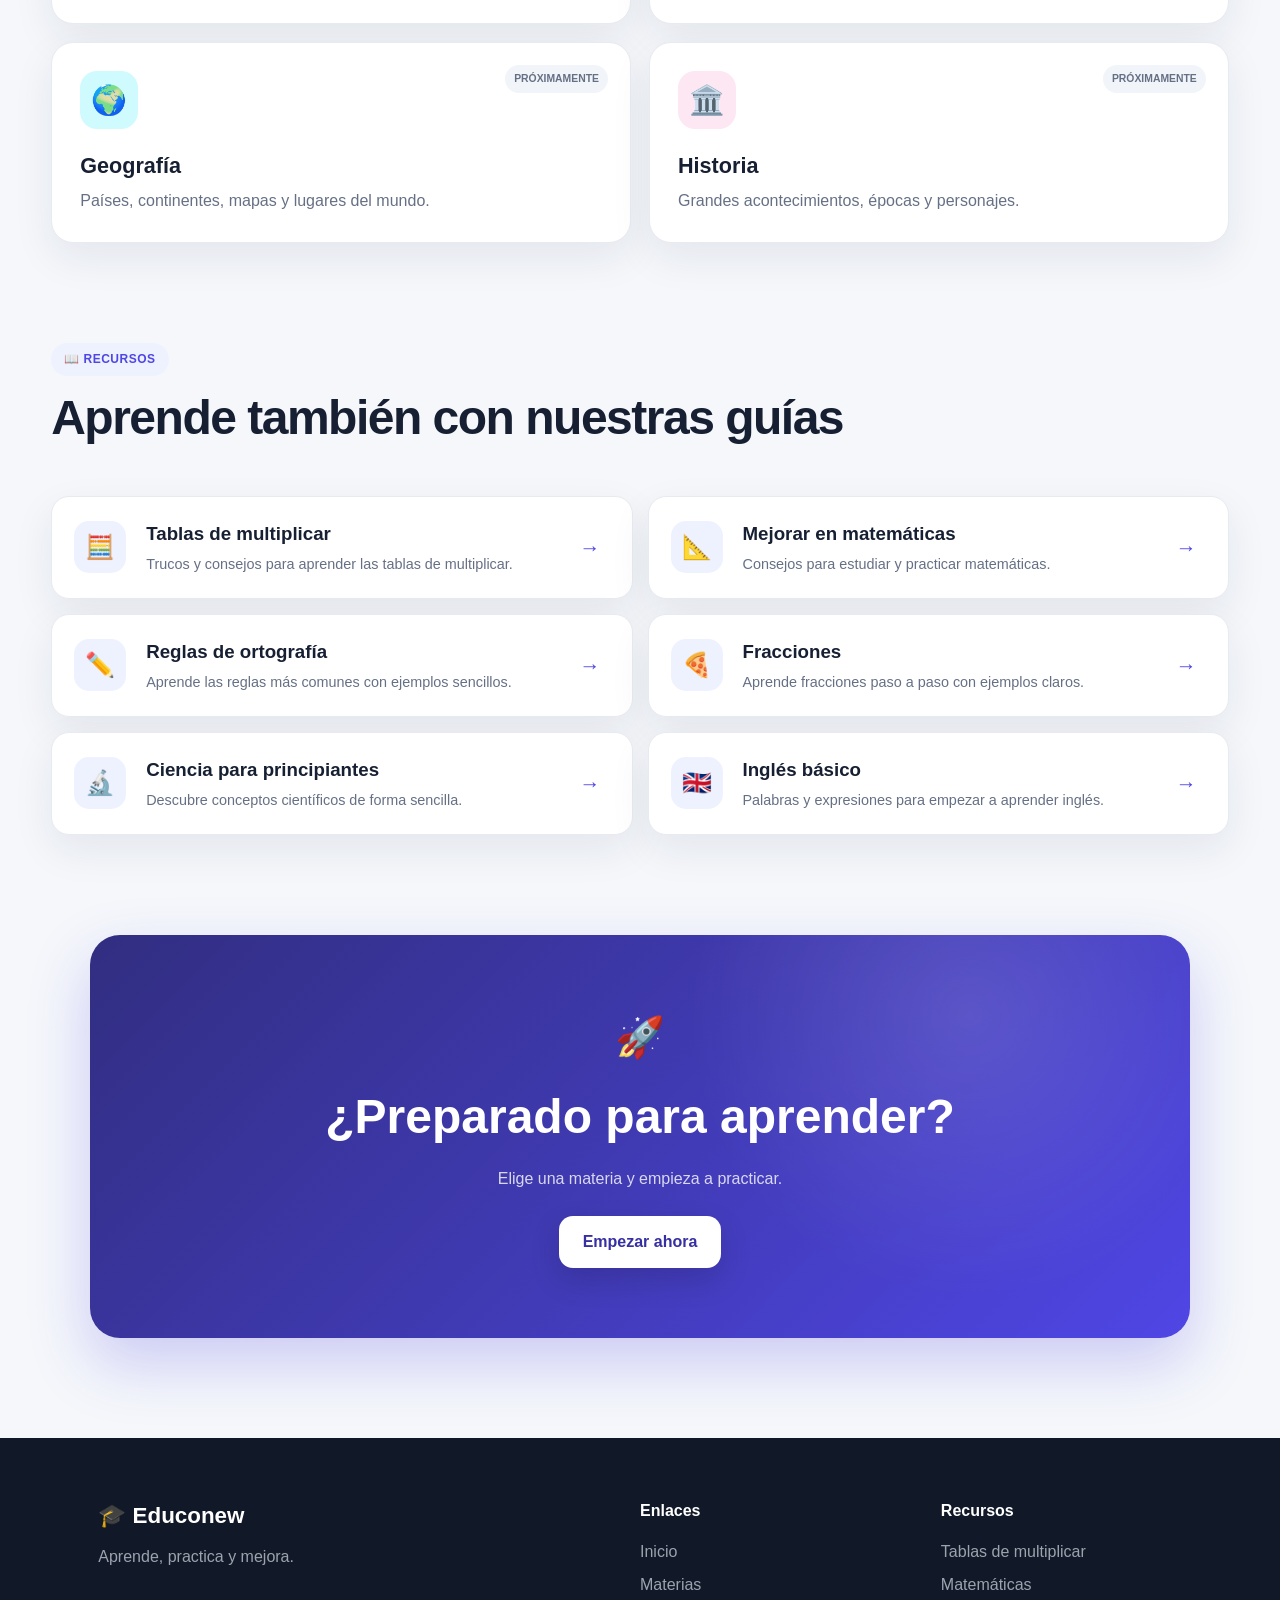
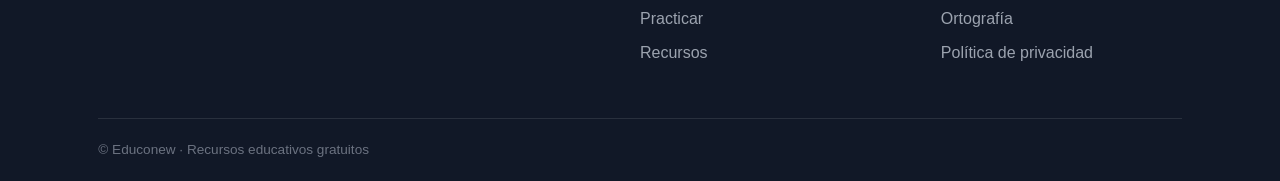
==== commit 1d6f91fa: "Update index.html" ====
--- a/index.html
+++ b/index.html
@@ -244,51 +244,6 @@
 
 </section>
 
-<section id="destacados" class="seccion seccion-destacados">
-
-<div class="titulo-seccion">
-
-    <div>
-        <span class="etiqueta">🎯 PRACTICA</span>
-        <h2>Empieza ahora</h2>
-    </div>
-
-    <p>
-        Ejercicios para poner a prueba tus conocimientos.
-    </p>
-
-</div>
-
-
-<div class="destacados-grid">
-
-
-
-    <article class="destacado-card">
-
-        <span class="destacado-icono">✏️</span>
-
-        <div>
-            <span class="nivel">LENGUA</span>
-            <h3>Ortografía</h3>
-            <p>
-                Pon a prueba tus conocimientos
-                de ortografía.
-            </p>
-
-            <a href="#lengua">
-                Practicar →
-            </a>
-        </div>
-
-    </article>
-
-
-</div>
-
-</section>
-
-
 
 
 <section id="recursos" class="seccion recursos-seccion">
